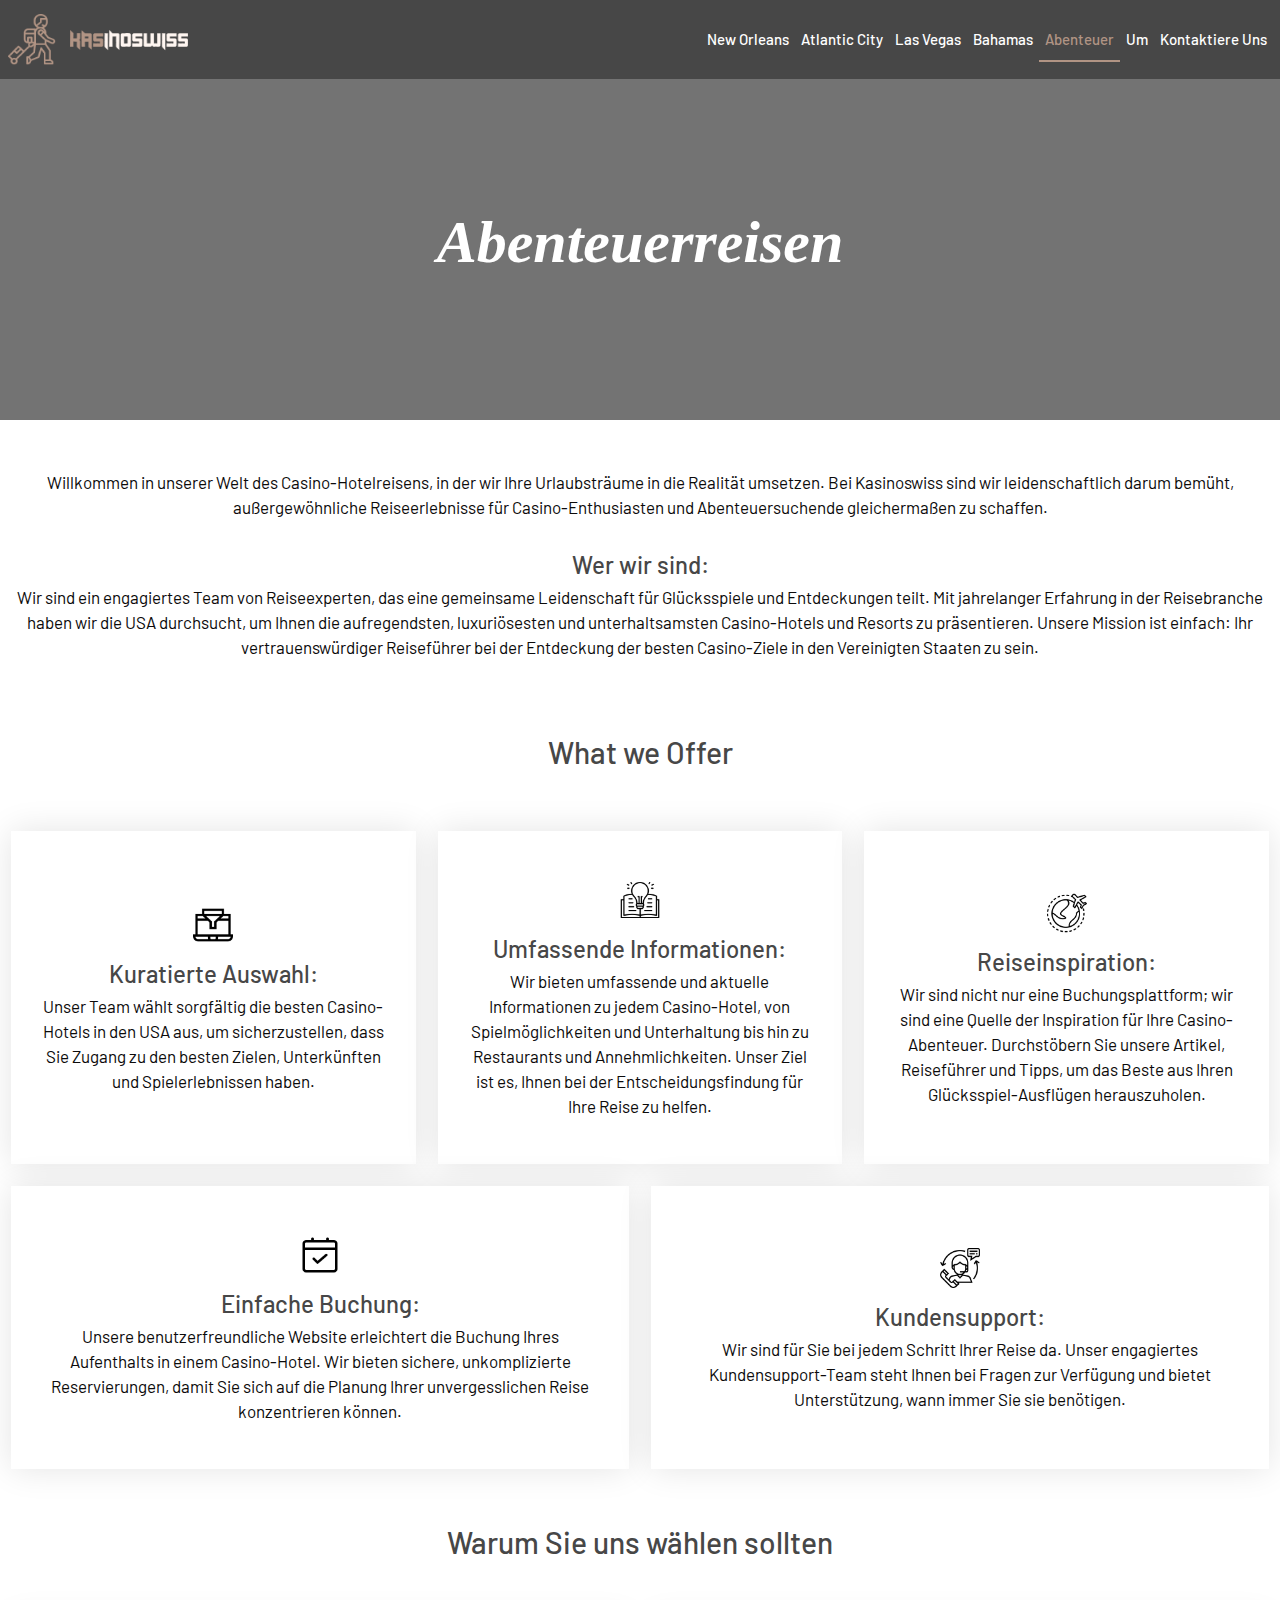
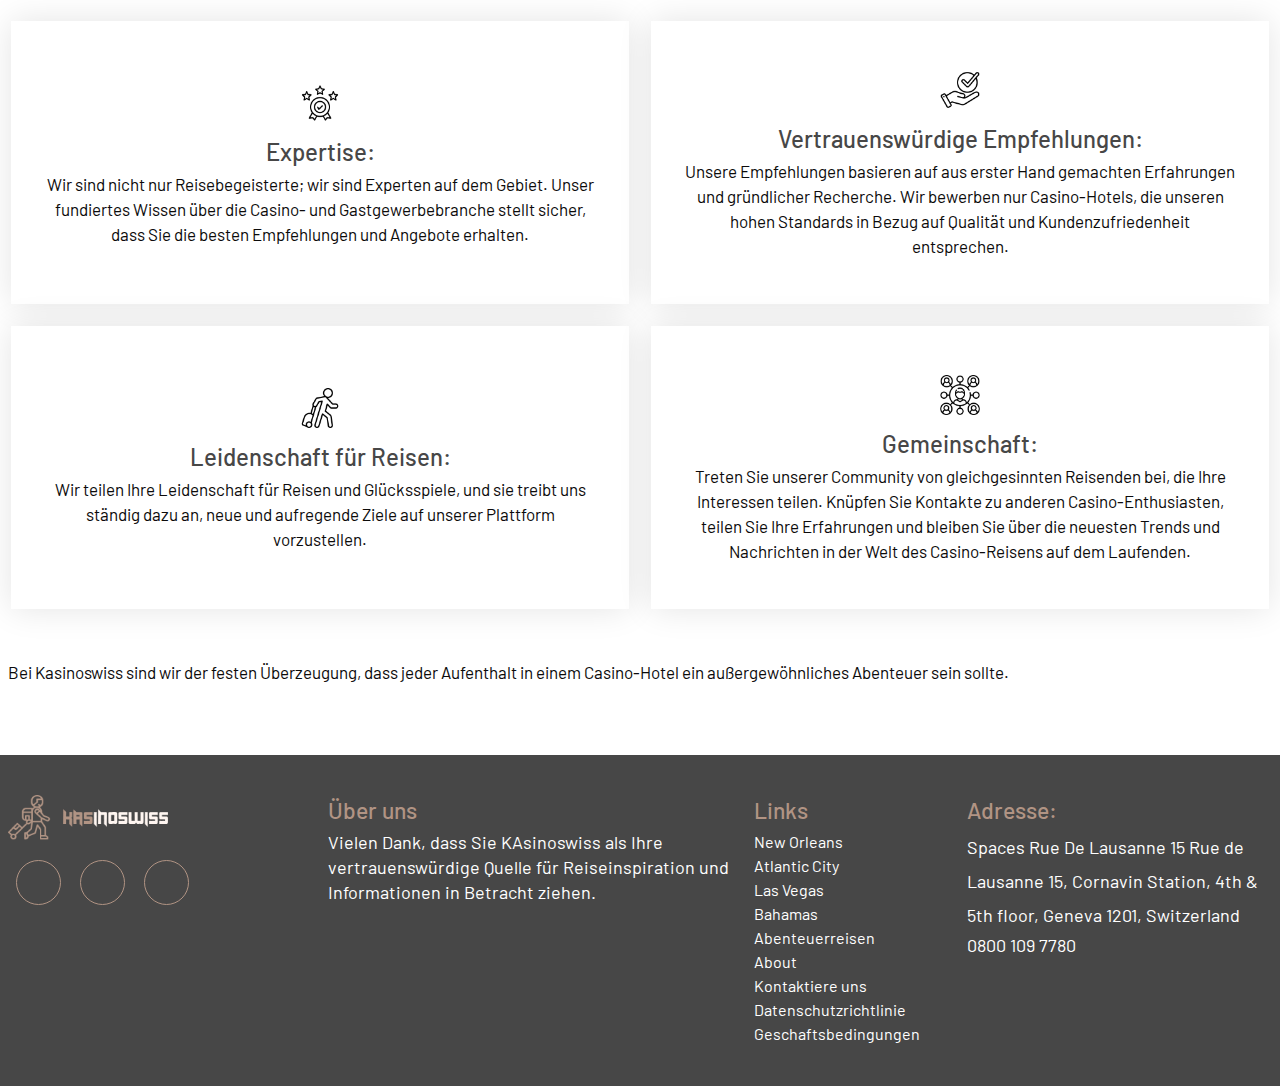
==== abenteuer.html @ d20d1f37 "menu hide sandeepsd kumar" ====
<!doctype html>
<html lang="en">

<head>
    <meta charset="utf-8">
    <meta name="viewport" content="width=device-width, initial-scale=1">
    <link rel="stylesheet" href="https://cdnjs.cloudflare.com/ajax/libs/font-awesome/6.4.0/css/all.min.css"
        integrity="sha512-iecdLmaskl7CVkqkXNQ/ZH/XLlvWZOJyj7Yy7tcenmpD1ypASozpmT/E0iPtmFIB46ZmdtAc9eNBvH0H/ZpiBw=="
        crossorigin="anonymous" referrerpolicy="no-referrer" />
    <link href="https://fonts.googleapis.com/css2?family=Barlow:wght@400;500&display=swap" rel="stylesheet">
    <link href="https://unpkg.com/aos@2.3.1/dist/aos.css" rel="stylesheet">
    <link rel="stylesheet" href="css/bootstrap.css">
    <link rel="stylesheet" href="css/owl.carousel.css">
    <link rel="stylesheet" href="css/owl.theme.default.css">
    <link rel="stylesheet" href="css/style.css">
    <link rel="stylesheet" href="css/responsive.css">
    <link rel="icon" href="images/favicon.png" type="image/x-icon">
    <title>Abenteuer</title>
</head>

<body>
    <!-- site-header start -->
    <header class="site-header">
        <div class="container">
            <div class="site-logo">
                <a href="index.html"><img src="images/header-logo.png" alt="site-logo"></a>
            </div>
            <nav class="site-nav">
                <ul>
                    <!-- <li><a href="index.html">Startseite</a></li> -->
                    <li><a href="new-orleans.html">New Orleans</a></li>
                    <li><a href="atlantic-city.html"> Atlantic City</a></li>
                    <li><a href="las-vegas.html">Las Vegas</a></li>
                    <li><a href="bahamas.html">Bahamas</a></li>
                    <li><a href="abenteuer.html" class="menu active">Abenteuer</a></li>
                    <li><a href="um.html">Um</a></li>
                    <li><a href="kontaktiere-uns.html">Kontaktiere uns</a></li>
                    <li>
                    </li>
                </ul>
                <div class="closed-menu">
                    <a href="#">×</a>
                </div>
            </nav>
            <div class="menu-toggle">
                <div class="bar-1"></div>
                <div class="bar-2"></div>
                <div class="bar-3"></div>
            </div>
        </div>
    </header>
    <!-- site header end -->

    <!-- site banner start -->
    <section class="abenteuerreisen__banner">
        <div class="container">
            <div class="row">
                <div class="col-lg-12">
                    <div class="banner__text">
                        <h1>Abenteuerreisen</h1>
                    </div>
                </div>
            </div>
        </div>
    </section>
    <!-- site banner end -->

    <!-- site homecontent start -->
    <section class="homecontent">
        <div class="container">
            <div class="row">
                <div class="col-lg-12">
                    <div class="homecontent__text">
                        <p>Willkommen in unserer Welt des Casino-Hotelreisens, in der wir Ihre Urlaubsträume in die
                            Realität umsetzen. Bei Kasinoswiss sind wir leidenschaftlich darum bemüht, außergewöhnliche
                            Reiseerlebnisse für Casino-Enthusiasten und Abenteuersuchende gleichermaßen zu schaffen.
                        </p>
                    </div>
                    <div class="homecontent2">
                        <h4>Wer wir sind:</h4>
                        <p>Wir sind ein engagiertes Team von Reiseexperten, das eine gemeinsame Leidenschaft für
                            Glücksspiele und Entdeckungen teilt. Mit jahrelanger Erfahrung in der Reisebranche haben wir
                            die USA durchsucht, um Ihnen die aufregendsten, luxuriösesten und unterhaltsamsten
                            Casino-Hotels und Resorts zu präsentieren. Unsere Mission ist einfach: Ihr
                            vertrauenswürdiger Reiseführer bei der Entdeckung der besten Casino-Ziele in den Vereinigten
                            Staaten zu sein.
                        </p>
                    </div>
                </div>
            </div>
        </div>
    </section>
    <!-- site homecontent end -->

    <!-- site abenteuerreisencard start -->
    <section class="abenteuerreisencard">
        <div class="container">
            <div class="row">
                <div class="col-md-12">
                    <div class="site-heading text-center">
                        <h2>What we <span>Offer</span></h2>
                    </div>
                </div>
            </div>
            <div class="row our-offer-items less-carousel">
                <div class="col-lg-4 col-md-6 col-sm-12 equal-height">
                    <div class="item">
                        <img src="images/icon1.png" class="img-fluid" alt="icon1">
                        <h4>Kuratierte Auswahl:</h4>
                        <p>Unser Team wählt sorgfältig die besten Casino-Hotels in den USA aus, um sicherzustellen, dass
                            Sie Zugang zu den besten Zielen, Unterkünften und Spielerlebnissen haben.</p>
                    </div>
                </div>
                <div class="col-lg-4 col-md-6 col-sm-12 equal-height">
                    <div class="item">
                        <img src="images/icon2.png" class="img-fluid" alt="icon2">
                        <h4>Umfassende Informationen:</h4>
                        <p>Wir bieten umfassende und aktuelle Informationen zu jedem Casino-Hotel, von
                            Spielmöglichkeiten und Unterhaltung bis hin zu Restaurants und Annehmlichkeiten. Unser Ziel
                            ist es, Ihnen bei der
                            Entscheidungsfindung für Ihre Reise zu helfen.</p>
                    </div>
                </div>
                <div class="col-lg-4 col-md-6 col-sm-12 equal-height">
                    <div class="item">
                        <img src="images/icon3.png" class="img-fluid" alt="icon3">
                        <h4>Reiseinspiration:</h4>
                        <p>Wir sind nicht nur eine Buchungsplattform; wir sind eine Quelle der Inspiration für Ihre
                            Casino-Abenteuer. Durchstöbern Sie unsere Artikel, Reiseführer und Tipps, um das Beste aus
                            Ihren Glücksspiel-Ausflügen herauszuholen. </p>
                    </div>
                </div>
                <div class="col-lg-6 col-md-6 col-sm-12 equal-height">
                    <div class="item">
                        <img src="images/icon4.png" class="img-fluid" alt="icon4">
                        <h4>Einfache Buchung:</h4>
                        <p>Unsere benutzerfreundliche Website erleichtert die Buchung Ihres Aufenthalts in einem
                            Casino-Hotel. Wir bieten sichere, unkomplizierte Reservierungen, damit Sie sich auf die
                            Planung Ihrer unvergesslichen Reise konzentrieren können.</p>
                    </div>
                </div>
                <div class="col-lg-6 col-md-6 col-sm-12 equal-height">
                    <div class="item">
                        <img src="images/icon5.png" class="img-fluid" alt="icon5">
                        <h4>Kundensupport:</h4>
                        <p>Wir sind für Sie bei jedem Schritt Ihrer Reise da. Unser engagiertes Kundensupport-Team steht
                            Ihnen bei Fragen zur Verfügung und bietet Unterstützung, wann immer Sie sie benötigen.</p>
                    </div>
                </div>
            </div>
        </div>
    </section>
    <!-- site abenteuerreisencard end -->

    <!-- site abenteuerreisencard1 start -->
    <section class="abenteuerreisencard">
        <div class="container">
            <div class="row">
                <div class="col-md-12">
                    <div class="site-heading text-center">
                        <h2>Warum Sie uns wählen sollten</h2>
                    </div>
                </div>
            </div>
            <div class="row our-offer-items less-carousel">
                <div class="col-lg-6 col-md-6  col-sm-12 equal-height">
                    <div class="item">
                        <img src="images/icon6.png" class="img-fluid" alt="icon6">
                        <h4>Expertise:</h4>
                        <p>Wir sind nicht nur Reisebegeisterte; wir sind Experten auf dem Gebiet. Unser fundiertes
                            Wissen über die Casino- und Gastgewerbebranche stellt sicher, dass Sie die besten
                            Empfehlungen und Angebote erhalten.</p>
                    </div>
                </div>
                <div class="col-lg-6 col-md-6  col-sm-12 equal-height">
                    <div class="item">
                        <img src="images/icon7.png" class="img-fluid" alt="icon7">
                        <h4>Vertrauenswürdige Empfehlungen:</h4>
                        <p>Unsere Empfehlungen basieren auf aus erster Hand gemachten Erfahrungen und gründlicher
                            Recherche. Wir bewerben nur Casino-Hotels, die unseren hohen Standards in Bezug auf Qualität
                            und Kundenzufriedenheit entsprechen.</p>
                    </div>
                </div>
                <div class="col-lg-6 col-md-6  col-sm-12 equal-height">
                    <div class="item">
                        <img src="images/icon8.png" class="img-fluid" alt="icon8">
                        <h4>Leidenschaft für Reisen:</h4>
                        <p>Wir teilen Ihre Leidenschaft für Reisen und Glücksspiele, und sie treibt uns ständig dazu an,
                            neue und aufregende Ziele auf unserer Plattform vorzustellen. </p>
                    </div>
                </div>
                <div class="col-lg-6 col-md-6  col-sm-12 equal-height">
                    <div class="item">
                        <img src="images/icon9.png" class="img-fluid" alt="icon9">
                        <h4>Gemeinschaft:</h4>
                        <p>Treten Sie unserer Community von gleichgesinnten Reisenden bei, die Ihre Interessen teilen.
                            Knüpfen Sie Kontakte zu anderen Casino-Enthusiasten, teilen Sie Ihre Erfahrungen und bleiben
                            Sie über die neuesten Trends und Nachrichten in der Welt des Casino-Reisens auf dem
                            Laufenden.</p>
                    </div>
                </div>
            </div>
        </div>
    </section>
    <!-- site abenteuerreisencard1 end -->


    <!-- site endtext start -->
    <section class="endtext abenteuerreisen">
        <div class="container">
            <div class="row">
                <div class="col-12">
                    <div class="endtext__text">
                        <p>Bei Kasinoswiss sind wir der festen Überzeugung, dass jeder Aufenthalt in einem Casino-Hotel
                            ein außergewöhnliches Abenteuer sein sollte. </p>
                    </div>
                </div>
            </div>
        </div>
    </section>
    <!-- site endtext end -->

    <!-- site footer start -->
    <div class="footer">
        <div class="container">
            <div class="row footer">
                <div class="col-lg-3 col-md-6 col-sm-6">
                    <div class="footer__logo">
                        <a href="index.html"><img src="images/header-logo.png" class="img-fluid" alt="header-logo1"></a>
                    </div>
                    <div class="footer-socials">
                        <div class="scrl-icons">
                            <a href="https://www.instagram.com/login/" target="_blank"><i
                                    class="fa-brands fa-instagram"></i>
                            </a>
                            <a href="https://www.twitter.com/login/" target="_blank"><i
                                    class="fa-brands fa-twitter"></i>
                            </a>
                            <a href="https://www.linkedin.com/login/" target="_blank"><i
                                    class="fa-brands fa-linkedin"></i>
                            </a>
                        </div>
                    </div>
                </div>
                <div class="col-lg-4 col-md-6 col-sm-6">
                    <div class="footer__about">
                        <h3>Über uns</h3>
                        <p>Vielen Dank, dass Sie KAsinoswiss als Ihre vertrauenswürdige Quelle für Reiseinspiration und
                            Informationen in Betracht ziehen.
                        </p>
                    </div>
                </div>
                <div class="col-lg-2 col-md-6 col-sm-6">
                    <div class="footer__links">
                        <h3> Links</h3>
                        <ul>
                            <!-- <li><a href="index.html">Startseite</a></li> -->
                            <li><a href="new-orleans.html">New Orleans</a></li>
                            <li><a href="atlantic-city.html"> Atlantic City</a></li>
                            <li><a href="las-vegas.html">Las Vegas</a></li>
                            <li><a href="bahamas.html">Bahamas</a></li>
                            <li><a href="abenteuerreisen.html">Abenteuerreisen</a></li>
                            <li><a href="about.html">About</a></li>
                            <li><a href="kontaktiere-uns.html">Kontaktiere uns</a></li>
                            <li><a href="datenschutzrichtlinie.html">Datenschutzrichtlinie</a></li>
                            <li><a href="geschaftsbedingungen.html">Geschaftsbedingungen</a></li>
                        </ul>
                    </div>
                </div>
                <div class="col-lg-3 col-md-6 col-sm-6">
                    <div class="footer__mail">
                        <h3>Adresse: </h3>
                        <p> Spaces Rue De Lausanne 15
                            Rue de Lausanne 15,
                            Cornavin Station,
                            4th & 5th floor,
                            Geneva 1201,
                            Switzerland
                        </p>
                        <a href="tel:+ 0800 109 7780 ">0800 109 7780 </a>
                    </div>
                </div>
            </div>
        </div>
    </div>
    <!-- site footer end -->
    <script src="js/bootstrap.js"></script>
    <script src="js/jquery.js"></script>
    <script src="js/owl.carousel.js"></script>
    <script>
        $(document).ready(function () {
            $(".menu-toggle").click(function () {
                $("body").addClass("toggle");
            });
        });

        $(document).ready(function () {
            $(".closed-menu").click(function () {
                $("body").removeClass("toggle");
            });
        });
    </script>
    <script>
        $(document).ready(function () {
            $(window).scroll(function () {
                var header = $("header");
                header.toggleClass("sticky", $(window).scrollTop() > 0);
            });
        });
    </script>
</body>

</html>
---- css/style.css ----
/*global start*/
li {
  list-style: none;
}

a,
button {
  font-family: "Barlow", sans-serif;
}

p {
  font-size: 17px;
  font-weight: 400;
  line-height: 25px;
  color: #0C0B0B;
}

h1 {
  font-size: 60px;
  font-weight: 600;
  line-height: 75px;
  color: #fff;
  font-style: italic;
  font-family: "EudoxusSans-Medium";
}
@media screen and (max-width: 575px) {
  h1 {
    font-size: 40px;
  }
}

h2 {
  font-size: 30px;
  line-height: 75px;
  color: #474747;
  font-weight: 500;
  font-family: "Barlow";
}
@media screen and (max-width: 575px) {
  h2 {
    font-size: 22px;
    line-height: 50px;
  }
}
@media screen and (max-width: 425px) {
  h2 {
    font-size: 17px;
  }
}

h3 {
  font-size: 23px;
  color: #474747;
  font-weight: 500;
  line-height: 30px;
}
@media screen and (max-width: 1024px) {
  h3 {
    font-size: 19px;
  }
}

h4 {
  font-size: 24px;
  color: #474747;
  font-weight: 500;
  line-height: 30px;
}

* {
  box-sizing: border-box;
}

::-webkit-scrollbar {
  width: 4px;
}

::-webkit-scrollbar-track {
  background: #ECFAFB;
}

::-webkit-scrollbar-thumb {
  background: #474747;
  border-radius: 2px;
}

::-webkit-scrollbar-thumb:hover {
  -webkit-filter: brightness(120%);
}

body {
  margin: 0;
  padding: 0;
  overflow-x: hidden;
  font-size: 1.6rem;
  font-family: "Barlow";
}

ul {
  margin: 0;
  padding: 0;
  list-style-type: none;
}

img {
  width: 100%;
}

a {
  text-decoration: none;
  color: inherit;
}

a:focus {
  color: inherit;
}

html {
  font-size: 62.5%;
}

.container {
  max-width: 1280px;
  margin: 0 auto;
  width: 100%;
}

/*global end*/
/*header start*/
header.site-header {
  background: #474747;
  font-size: 18px;
  padding: 14px 0;
  font-weight: 700;
  text-transform: capitalize;
  color: #0C0B0B;
  position: fixed;
  top: 0;
  left: 0;
  right: 0;
  z-index: 999;
  width: 100%;
  transition: 0.3s;
  backdrop-filter: blur(15px);
}

header.site-header.sticky {
  background: #474747;
  box-shadow: 0 0 10px 0 rgba(0, 0, 0, 0.3);
  animation: 500ms ease-in-out 0s normal none 1 running fadeInDown;
}

.site-header .site-nav ul li a.active {
  color: #b19484;
}

.site-header .site-nav ul li a.active::after {
  width: 100%;
}

.site-logo img {
  width: 100%;
  max-width: 180px;
}

.site-nav a {
  padding: 8px 6px !important;
  display: inline-block;
  font-size: 15px;
  font-weight: 500;
  position: relative;
  transition: all 0.2s linear;
  color: #fff;
}
.site-nav a::after {
  color: #fff;
  position: absolute;
  content: "";
  background-color: #b19484;
  height: 2px;
  width: 0%;
  top: 40px;
  left: 0;
  transition: all 0.2s linear;
}
.site-nav a:hover::after {
  width: 100%;
}

.site-header {
  padding: 10px 0;
}

.site-header .container {
  display: flex;
  justify-content: space-between;
  align-items: center;
}

.site-nav ul {
  display: flex;
  align-items: center;
}

.closed-menu {
  display: none;
}

.menu-toggle {
  display: none !important;
}

/*header end*/
/*banner-css-start*/
.banner__section {
  position: relative;
  height: 450px;
  background-image: url(../images/homebanner.jpg);
  background-repeat: no-repeat;
  background-size: cover;
  background-position: center;
  object-fit: cover;
  margin-top: 70px;
  isolation: isolate;
}
.banner__section::after {
  content: "";
  position: absolute;
  inset: 0;
  background-color: rgba(0, 0, 0, 0.4);
  z-index: -1;
}

.container {
  height: 100%;
}
.container .row {
  height: 100%;
}

.banner__text {
  display: flex;
  flex-direction: column;
  justify-content: center;
  align-items: center;
  height: 100%;
}
.banner__text p {
  color: #fff;
}

/*banner-css-end*/
/*homecontent-css-start*/
.homecontent {
  padding: 50px 0 0 0;
}
.homecontent__text {
  width: 100%;
  text-align: center;
}

.homemain__text span {
  font-size: 21px;
  color: #b19484;
}

.raiting--bar i {
  color: #b19484;
  font-size: 18px;
  margin: 0 4px;
}

i.fa-solid.fa-star.dot-loader.small {
  font-size: 14px;
}

.dot-loader {
  position: relative;
  -webkit-animation: 2s grow ease-in-out infinite;
  animation: 2s grow ease-in-out infinite;
}

.homecard__content {
  display: flex;
  flex-direction: column;
  justify-content: center;
  height: 100%;
  padding-left: 25px;
}

.homecard__content.right {
  padding-left: 0;
}

.col-lg-6.cl-md-6.col-sm-12.center {
  display: -webkit-flex;
}

section.homecard {
  padding: 50px 0;
}

.homecard__picture img {
  border-radius: 10px;
}

.homemain__text.card {
  height: 100%;
  box-shadow: rgba(50, 50, 93, 0.25) 0px 13px 27px -5px, rgba(0, 0, 0, 0.3) 0px 8px 16px -8px;
  transition: all 0.3s;
}

.travel__content {
  padding: 20px;
}

.col-lg-4.col-md-6.col-sm-12.margin {
  margin-bottom: 25px;
}

@keyframes grow {
  40% {
    -webkit-transform: scale(0);
    transform: scale(0);
  }
  100% {
    -webkit-transform: scale(1);
    transform: scale(1);
  }
}
::-webkit-scrollbar {
  width: 12px;
}

.homecontent2 {
  text-align: center;
  padding: 20px 0;
}

/*homecontent-css-end*/
/*neworleansbanner-css-start*/
.orleans__banner {
  position: relative;
  height: 350px;
  background-image: url(../images/neworleanas-banner.jpg);
  background-repeat: no-repeat;
  background-size: cover;
  background-position: top;
  object-fit: cover;
  margin-top: 70px;
  isolation: isolate;
}
.orleans__banner::after {
  content: "";
  position: absolute;
  inset: 0;
  background-color: rgba(0, 0, 0, 0.55);
  z-index: -1;
}

.banner__text {
  display: flex;
  flex-direction: column;
  justify-content: center;
  align-items: center;
  height: 100%;
}
.banner__text p {
  color: #fff;
}

.endtext__text {
  padding-bottom: 20px;
}

/*neworleansbanner-css-end*/
/*atlanticcity-banner-css-start*/
.atlanticcity-banner {
  position: relative;
  height: 350px;
  background-image: url(../images/atlanticcity-banner.jpg);
  background-repeat: no-repeat;
  background-size: cover;
  background-position: bottom;
  object-fit: cover;
  margin-top: 70px;
  isolation: isolate;
}
.atlanticcity-banner::after {
  content: "";
  position: absolute;
  inset: 0;
  background-color: rgba(0, 0, 0, 0.55);
  z-index: -1;
}

.atlanticcard {
  padding: 50px 0;
}
.atlanticcard h3 {
  color: #b19484;
}
.atlanticcard p {
  color: #0C0B0B;
  font-size: 16px;
  line-height: 25px;
  margin: 20px 0;
}
.atlanticcard__picture img {
  max-width: 450px;
  height: 450px;
  object-fit: cover;
}
.atlanticcard__part {
  max-width: 450px;
  padding: 30px 0;
  margin-left: 55px;
}
.atlanticcard__part h3 {
  border-bottom: 1px solid #474747;
}
.atlanticcard__main {
  display: flex;
  gap: 20px;
}

.hotel-btn a {
  display: inline-block;
  background: #474747;
  color: #fff;
  font-size: 18px;
  text-align: center;
  padding: 13px 30px;
  border: 1px solid #474747;
}
.hotel-btn a:hover {
  border: 1px solid #474747;
  background-color: transparent;
  color: #474747;
}

.hotelcard__picture img {
  max-width: 550px;
  transform: rotateY(0);
  transition: all 1s;
  border-top-right-radius: 62px;
  border-bottom-right-radius: 60px;
  border-bottom-left-radius: 158px;
}
.hotelcard__picture img:hover {
  border-radius: 0;
}

.hotel__numeric {
  font-size: 30px;
}

.hotelcard__part {
  display: flex;
  flex-direction: column;
  justify-content: center;
  height: 100%;
  max-width: 85%;
}

.\.col-lg-6.col-md-6.col-sm-12.center {
  display: -webkit-flex;
}

.row.flex-wrap-reverse.space {
  margin: 30px 0;
}

/*atlanticcity-banner-css-end*/
/*lasvegas-banner-css-start*/
.Vegas-banner {
  position: relative;
  height: 350px;
  background-image: url(../images/lasvegas-banner.jpg);
  background-repeat: no-repeat;
  background-size: cover;
  background-position: center;
  object-fit: cover;
  margin-top: 70px;
  isolation: isolate;
}
.Vegas-banner::after {
  content: "";
  position: absolute;
  inset: 0;
  background-color: rgba(0, 0, 0, 0.55);
  z-index: -1;
}

.hotelcard__picture.flex img {
  border-radius: 0;
  transform: none;
  max-width: 220px;
  height: 400px;
  object-fit: cover;
  margin: 0 20px;
}

/*lasvegas-banner-css-end*/
/*bahamas-css-start*/
section.bahamas__banner {
  position: relative;
  height: 350px;
  background-image: url(../images/bahamasbanner.jpg);
  background-repeat: no-repeat;
  background-size: cover;
  background-position: center;
  object-fit: cover;
  margin-top: 70px;
  isolation: isolate;
}
section.bahamas__banner::after {
  content: "";
  position: absolute;
  inset: 0;
  background-color: rgba(0, 0, 0, 0.3);
  z-index: -1;
}

.bahamas__content {
  padding: 24px 0;
  max-width: 550px;
  display: flex;
  flex-direction: column;
  justify-content: center;
  height: 100%;
}
.bahamas__content h4 {
  color: #b19484;
  font-size: 18px;
}
.bahamas__content li {
  font-size: 18px;
  line-height: 25px;
}
.bahamas__picture {
  position: relative;
}
.bahamas__picture img {
  max-width: 500px;
  transition: all ease-in 0.3s;
  border: 3px solid #b19484;
  padding: 20px;
  box-shadow: 0 3px 10px rgba(0, 0, 0, 0.19);
}
.bahamas__picture img:hover {
  transform: translateY(-10px);
}

.row.bahamas-space {
  padding: 20px 0;
}

section.endtext.bahamas {
  padding: 70px 0 0 0;
}

img.img-fluid.smallimage {
  max-width: 270px;
  padding: 7px;
  position: absolute;
  top: 85%;
  right: -15%;
  transform: translate(-50%, -50%);
}

/*bahamas-css-end*/
/*abenteuerreisen-css-start*/
.abenteuerreisen__banner {
  position: relative;
  height: 350px;
  background-image: url(../images/abenteuerreisenbanner.jpg);
  background-repeat: no-repeat;
  background-size: cover;
  background-position: center;
  object-fit: cover;
  margin-top: 70px;
  isolation: isolate;
}
.abenteuerreisen__banner::after {
  content: "";
  position: absolute;
  inset: 0;
  background-color: rgba(0, 0, 0, 0.55);
  z-index: -1;
}

.equal-height {
  margin: 0;
  padding: 11px;
}

.site-heading.text-center {
  padding: 25px 0;
}

.item {
  padding: 30px;
  box-shadow: 0 0 32px 0 rgba(0, 0, 0, 0.11);
  margin: 0 0 10px;
  position: relative;
  background: #fff;
  isolation: isolate;
  height: 100%;
  display: flex;
  flex-direction: column;
  justify-content: center;
  align-items: center;
}
.item h4,
.item p {
  text-align: center;
}
.item:hover::after {
  width: 100%;
}
.item::after {
  content: "";
  background: #b19484;
  inset: 0;
  width: 0;
  position: absolute;
  transition: all 0.2s linear;
  z-index: -1;
}
.item:hover p,
.item:hover h4,
.item:hover i {
  color: #fff;
}
.item:hover img {
  filter: invert(1);
}

.item img {
  width: 40px;
  padding: 14px 0;
}

section.endtext.abenteuerreisen {
  padding: 40px 0;
}

/*abenteuerreisen-css-end*/
/*about-css-start*/
section.aboutcontent {
  padding: 50px 0;
}

.aboutbanner {
  position: relative;
  height: 350px;
  background-image: url(../images/aboutbanner.jpg);
  background-repeat: no-repeat;
  background-size: cover;
  background-position: center;
  object-fit: cover;
  margin-top: 70px;
  isolation: isolate;
}
.aboutbanner::after {
  content: "";
  position: absolute;
  inset: 0;
  background-color: rgba(0, 0, 0, 0.55);
  z-index: -1;
}

.aboutpic img {
  max-width: 550px;
  max-height: 450px;
  object-fit: cover;
}

.homecontent__text.aboutright {
  display: flex;
  flex-direction: column;
  justify-content: center;
  height: 100%;
  text-align: left;
}

/*about-css-end*/
/*contact-css-start*/
.contact__section {
  position: relative;
  height: 350px;
  background-image: url(../images/contactbanner.png);
  background-repeat: no-repeat;
  background-size: cover;
  background-position: center;
  object-fit: cover;
  margin-top: 70px;
  isolation: isolate;
}
.contact__section::after {
  content: "";
  position: absolute;
  inset: 0;
  background-color: rgba(0, 0, 0, 0.55);
  z-index: -1;
}

/*contact-css-start*/
/*privacy and policy*/
.privacy__section {
  position: relative;
  height: 350px;
  background-image: url(../images/privacybanner.jpg);
  background-repeat: no-repeat;
  background-size: cover;
  background-position: center;
  object-fit: cover;
  margin-top: 70px;
  isolation: isolate;
}
.privacy__section::after {
  content: "";
  position: absolute;
  inset: 0;
  background-color: rgba(0, 0, 0, 0.55);
  z-index: -1;
}

.privacy-policy {
  padding: 40px 0;
}
.privacy-policy .content-wrap li {
  font-size: 17px;
}

.terms {
  padding: 40px 0;
}
.terms .content-wrap li {
  font-size: 17px;
}

/*privacy and policy*/
/*terms-conditon start*/
.terms__section {
  position: relative;
  height: 350px;
  background-image: url(../images/termsbanner.jpg);
  background-repeat: no-repeat;
  background-size: cover;
  background-position: center;
  object-fit: cover;
  margin-top: 70px;
  isolation: isolate;
}
.terms__section::after {
  content: "";
  position: absolute;
  inset: 0;
  background-color: rgba(0, 0, 0, 0.55);
  z-index: -1;
}

/*terms-conditon-end/

/*footer-css-start*/
.footer {
  background: #474747;
  padding: 20px 0;
}
.footer__logo img {
  max-width: 160px;
}
.footer__about p {
  font-size: 18px;
  color: #fff;
  text-align: left;
}
.footer__about h3 {
  color: #b19484;
}
.footer__links li {
  color: #fff;
}
.footer__links li a:hover {
  color: #b19484;
}
.footer__links h3 {
  color: #b19484;
}
.footer__mail a {
  color: #fff;
  font-size: 18px;
}
.footer__mail a:hover {
  color: #fff;
}
.footer__mail h3 {
  color: #b19484;
}
.footer__mail p {
  color: #fff;
  font-size: 18px;
  line-height: 34px;
  margin-bottom: 0;
}
.footer .scrl-icons {
  margin-top: 20px;
}
.footer .scrl-icons a {
  display: inline-flex;
  align-items: center;
  justify-content: center;
  border: 1px solid #b19484;
  color: #fff;
  border-radius: 50%;
  width: 45px;
  height: 45px;
  background: #474747;
  font-size: 22px;
  margin: 0 8px;
  text-decoration: none;
  transition: all 0.2s linear;
}
.footer .scrl-icons a:hover {
  color: #474747;
  background-color: #fff;
  border: 1px solid #fff;
}

/*footer-css-end*/
/*cookie start*/
.cookie-alert {
  position: fixed;
  bottom: 0;
  right: 0;
  width: 100%;
  margin: 0 !important;
  z-index: 999;
  opacity: 0;
  transform: translateY(100%);
  transition: all 500ms ease-out;
  left: auto;
  width: 100%;
}

.cookie-alert.show {
  opacity: 1;
  transform: translateY(0%);
  transition-delay: 1000ms;
  width: 100%;
}

a.btn.btn-primary.accept-cookies {
  background: #474747;
  padding: 6px 22px;
  font-size: 20px;
  border: 1px solid #474747;
}

/*cookie end*/
section.homecard .row {
  margin-top: 35px;
}

/*# sourceMappingURL=style.css.map */
---- css/responsive.css ----
li {
  list-style: none;
}

a,
button {
  font-family: "Barlow", sans-serif;
}

p {
  font-size: 17px;
  font-weight: 400;
  line-height: 25px;
  color: #0C0B0B;
}

h1 {
  font-size: 60px;
  font-weight: 600;
  line-height: 75px;
  color: #fff;
  font-style: italic;
  font-family: "EudoxusSans-Medium";
}
@media screen and (max-width: 575px) {
  h1 {
    font-size: 40px;
  }
}

h2 {
  font-size: 30px;
  line-height: 75px;
  color: #474747;
  font-weight: 500;
  font-family: "Barlow";
}
@media screen and (max-width: 575px) {
  h2 {
    font-size: 22px;
    line-height: 50px;
  }
}
@media screen and (max-width: 425px) {
  h2 {
    font-size: 17px;
  }
}

h3 {
  font-size: 23px;
  color: #474747;
  font-weight: 500;
  line-height: 30px;
}
@media screen and (max-width: 1024px) {
  h3 {
    font-size: 19px;
  }
}

h4 {
  font-size: 24px;
  color: #474747;
  font-weight: 500;
  line-height: 30px;
}

/*media queries start*/
@media screen and (max-width: 1199px) {
  .container {
    padding: 0 20px;
  }
  .site-logo img {
    max-width: 150px;
  }
  .site-nav a {
    padding: 8px 4px !important;
    display: inline-block;
  }
  .site-nav li {
    font-size: 16px;
  }
}
@media screen and (max-width: 1024px) {
  .site-nav a {
    display: inline-block;
    padding: 8px 9px;
  }
  .site-nav li {
    font-size: 15px;
  }
  .homecard__content {
    margin-bottom: 50px;
  }
  .hotelcard__part {
    max-width: 100%;
  }
  .homecard__picture {
    height: 100%;
  }
  .homecard__picture img {
    height: 100%;
  }
  .item h4 {
    font-size: 17px;
  }
  .item p {
    font-size: 16px;
    line-height: 20px;
  }
  img.img-fluid.smallimage {
    right: -5%;
  }
  .hotelcard__picture.flex img {
    margin: 0 5px;
  }
}
@media screen and (max-width: 992px) {
  .homecard__content {
    padding-left: 0;
    padding: 20px 0;
  }
  .homecard__content p {
    font-size: 15px;
  }
  .footer {
    padding: 15px 0;
  }
  .cookie-alert.show {
    width: 100%;
  }
  .homecontent__text.aboutright p {
    font-size: 15px;
    text-align: justify;
  }
  .travel__content p {
    font-size: 14px;
    line-height: 21px;
  }
}
@media screen and (max-width: 991px) {
  /*header start*/
  header.site-header {
    transition: 0.3s;
    backdrop-filter: none;
  }
  .site-nav {
    position: fixed;
    top: 0;
    left: 0;
    right: 0;
    bottom: 0;
    width: 300px;
    background: #474747;
    transition: 0.4s cubic-bezier(0, 0, 0.13, 0.61);
    transform: translateX(-100%);
  }
  .site-nav ul {
    display: block;
    padding: 75px 60px 0;
    display: inline-block !important;
  }
  .menu-toggle {
    display: block !important;
    cursor: pointer;
  }
  .closed-menu {
    font-size: 40px;
    color: #fff;
    position: absolute;
    top: -5px;
    right: 15px;
    display: inline-block;
  }
  .closed-menu a:hover {
    color: #fff;
  }
  .closed-menu {
    display: block;
  }
  .toggle .site-nav {
    transform: translateX(0);
  }
  .closed-menu {
    display: block;
  }
  .site-header {
    padding: 20px 0;
    background-color: transparent;
    position: fixed;
    top: 0;
    left: 0;
    right: 0;
    width: 100%;
    z-index: 9999999;
    transition: all 0.5s linear;
  }
  .site-header .container {
    display: flex;
    flex-wrap: wrap;
    justify-content: space-between;
    align-items: center;
  }
  .site-nav ul {
    display: flex;
    flex-wrap: wrap;
  }
  .site-nav li a {
    font-size: 17px;
    display: inline-block;
    padding: 0.8rem 2rem;
    text-transform: capitalize;
    color: #fff;
    position: relative;
    white-space: nowrap;
  }
  .site-nav li a:hover::after {
    width: 100%;
    transition: all 0.3s linear;
  }
  .site-nav .closed-menu a {
    font-size: 45px;
  }
  .menu-toggle .bar-1,
  .bar-2,
  .bar-3 {
    width: 2.5rem;
    height: 2px;
    background-color: #ffffff;
    margin: 0.6rem 0;
    transition: all 0.3s linear;
    display: block;
  }
  ul.dropdown-content {
    position: absolute;
    width: 250px;
    background: transparent;
    top: 100%;
    left: 0;
    background: #ffffff;
    display: none;
  }
  .dropdown:hover .dropdown-content {
    display: block;
  }
  .menu-toggle .bar-1,
  .bar-2,
  .bar-3 {
    width: 40px;
    height: 2px;
    background-color: #fff;
    margin: 0.6rem 0;
    transition: all 0.3s linear;
    display: block;
  }
  .bar-2 {
    width: 30px;
  }
  .bd-header-top__meta span {
    display: block;
    color: #ffffff;
    font-size: 16px;
    line-height: 32px;
    font-weight: 400;
  }
  .bd-header-top__meta a {
    display: block;
    color: #ffffff;
    font-size: 16px;
    line-height: 32px;
    font-weight: 600;
    opacity: 0.7;
  }
  .homecard__content {
    padding-left: 0;
  }
  section.homecard {
    padding: 50px 0 0 0;
  }
  .hotelcard__picture1 {
    display: flex;
  }
  .hotelcard__picture.flex img {
    max-width: max-content;
    height: 250px;
    width: 48%;
  }
  section.atlanticcard .row {
    margin-top: 26px;
  }
}
@media screen and (max-width: 768px) {
  .hotelcard__picture img {
    height: 350px;
    object-fit: cover;
  }
  .item p {
    font-size: 14px;
    line-height: 22px;
  }
  img.img-fluid.smallimage {
    max-width: 200px;
  }
}
@media screen and (max-width: 767px) {
  .hotelcard__picture.flex img {
    max-width: 159px;
    width: 100%;
  }
  .hotelcard__picture img {
    max-width: 100%;
  }
  .hotelcard__part {
    margin-top: 10px;
  }
  .atlanticcard {
    padding: 50px 0 0 0;
  }
  .atlanticcard p {
    margin: 0 0 20px 0;
    text-align: justify;
  }
  .bahamas__picture img {
    max-width: 100%;
  }
  .item p {
    font-size: 17px;
    line-height: 22px;
  }
  .aboutpic img {
    max-width: 100%;
    margin-bottom: 50px;
  }
  img.img-fluid.smallimage {
    top: 95%;
  }
  img.img-fluid.secondpicture {
    display: none;
  }
  .hotelcard__picture.flex img {
    max-width: 100%;
    object-fit: cover;
  }
  .contact__section {
    background-position: 100%;
  }
}
@media screen and (max-width: 575px) {
  .site-nav {
    width: 100%;
  }
  .homecontent__text {
    text-align: left;
  }
  .homecontent__text p {
    text-align: justify;
  }
  .banner__text p {
    text-align: center;
    max-width: 85%;
    margin: 0 auto;
  }
  .homecard__content {
    padding: 0;
  }
  .homecard__content p {
    font-size: 15px;
    line-height: 23px;
    text-align: justify;
  }
  .homemain__text p {
    font-size: 15px;
    line-height: 23px;
    text-align: justify;
  }
  .site-logo img {
    max-width: 150px;
  }
  .endtext__text p {
    text-align: justify;
  }
  .content-wrap p {
    text-align: justify;
    font-size: 16px;
  }
  .privacy-policy .content-wrap li {
    font-size: 16px;
    text-align: justify;
  }
  .terms .content-wrap li {
    text-align: justify;
  }
  .homecontent2 p {
    text-align: justify;
  }
  .homecontent__text p {
    text-align: justify;
    font-size: 15px;
  }
  h1 {
    line-height: 45px;
  }
  .homecontent2 {
    text-align: left;
  }
  .item p {
    font-size: 15px;
    line-height: 21px;
    text-align: center;
  }
  img.img-fluid.smallimage {
    right: -15%;
    top: 93%;
  }
}
@media screen and (max-width: 425px) {
  img.img-fluid.smallimage {
    display: none;
  }
  section.endtext.bahamas {
    padding: 0;
  }
}
@media screen and (max-width: 395px) {
  h1 {
    font-size: 30px;
  }
  .item p {
    font-size: 14px;
    line-height: 18px;
  }
}


/*# sourceMappingURL=responsive.css.map */
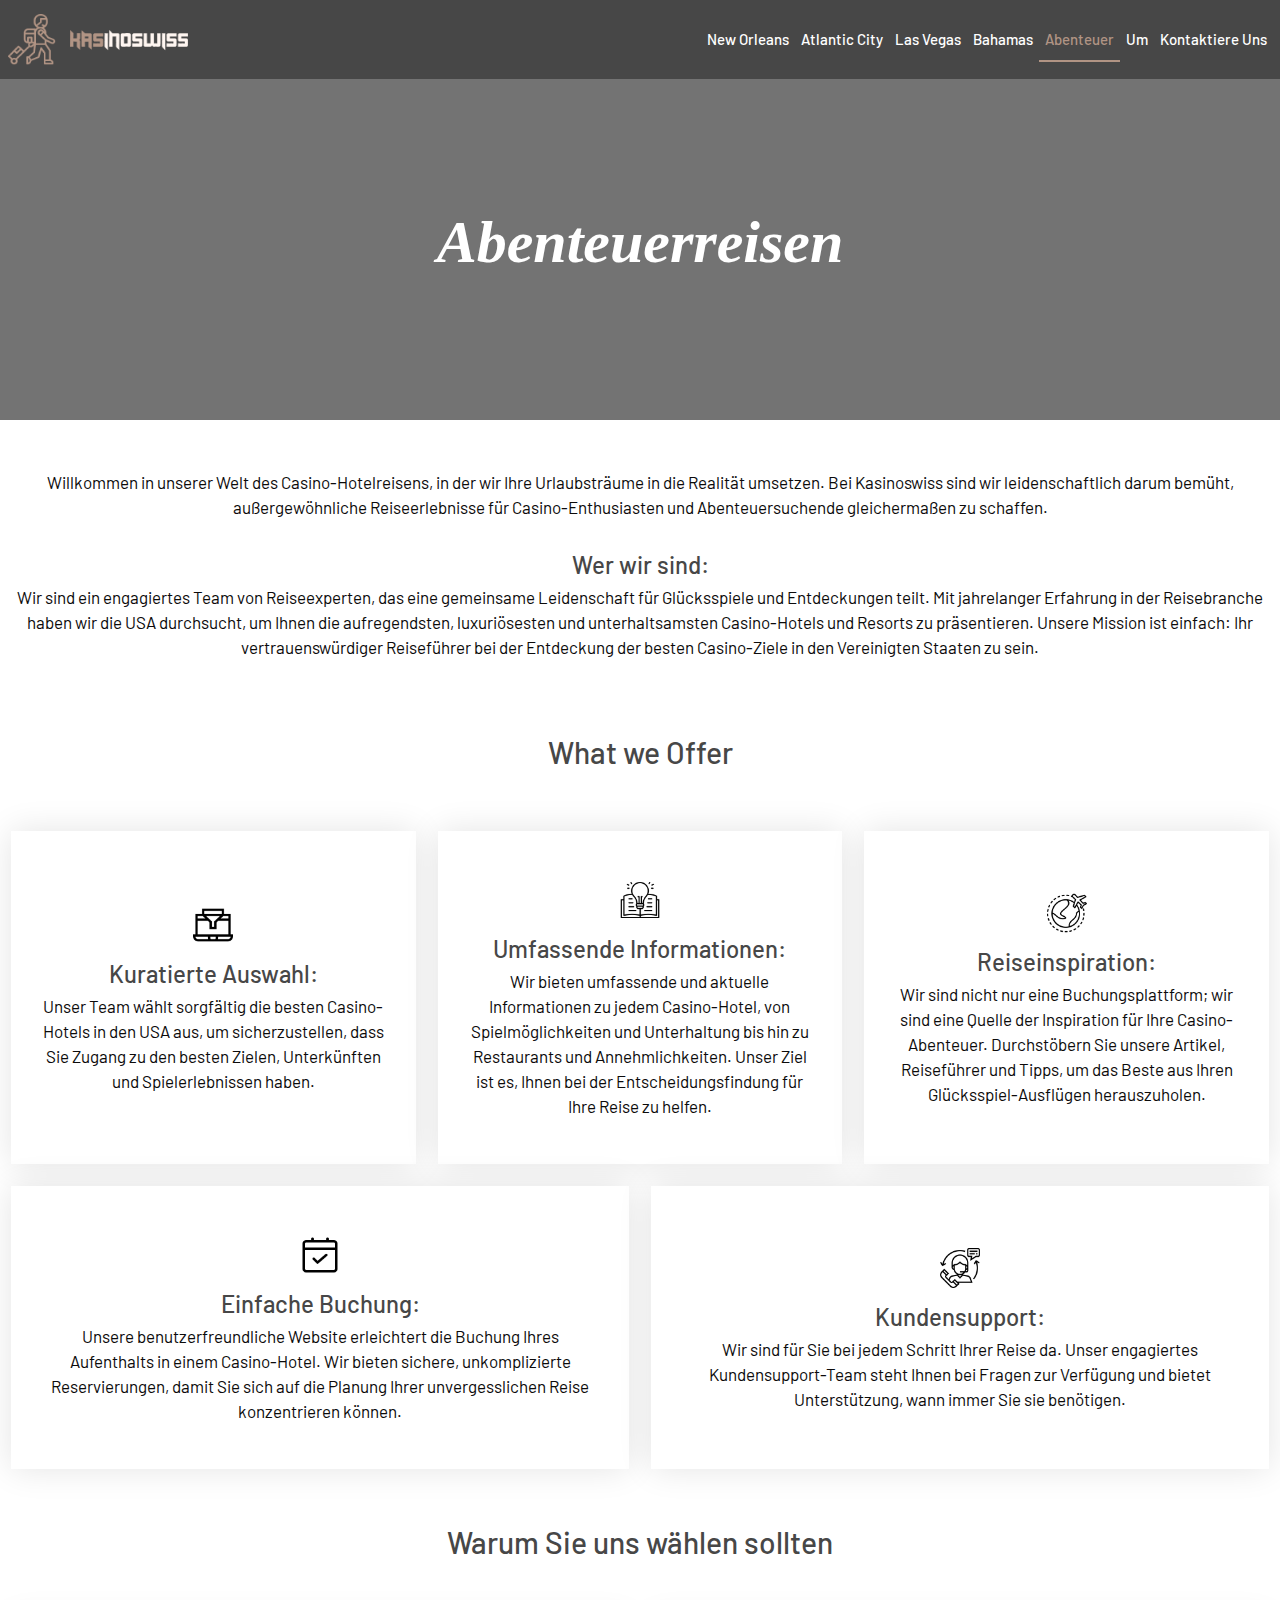
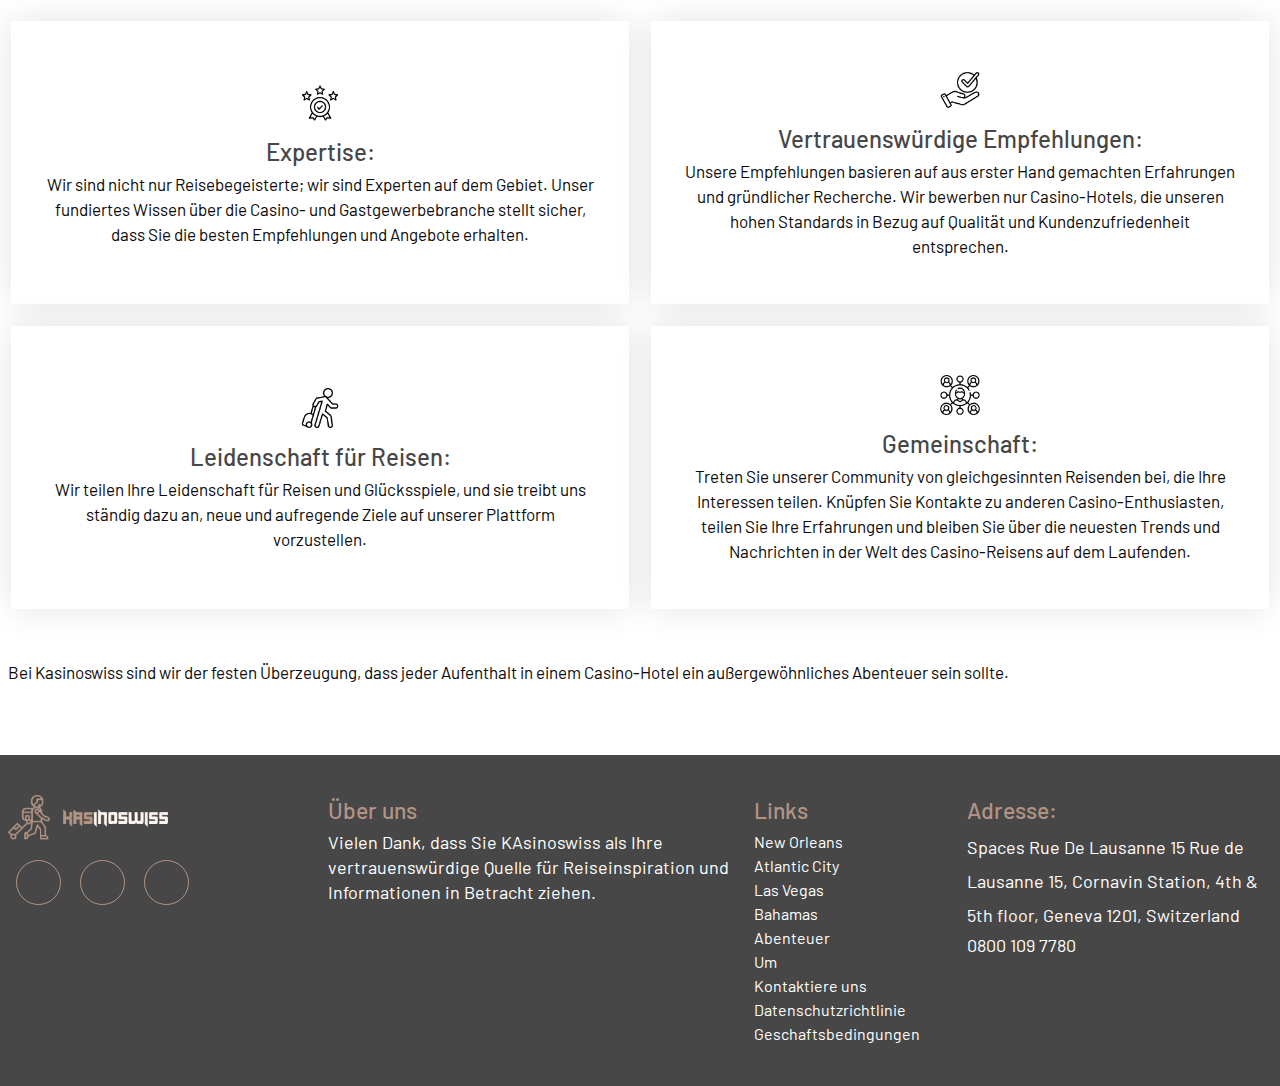
==== commit f214d3b1: "sdsd" ====
--- a/abenteuer.html
+++ b/abenteuer.html
@@ -259,8 +259,8 @@
                             <li><a href="atlantic-city.html"> Atlantic City</a></li>
                             <li><a href="las-vegas.html">Las Vegas</a></li>
                             <li><a href="bahamas.html">Bahamas</a></li>
-                            <li><a href="abenteuerreisen.html">Abenteuerreisen</a></li>
-                            <li><a href="about.html">About</a></li>
+                            <li><a href="abenteuer.html">Abenteuer</a></li>
+                            <li><a href="um.html">Um</a></li>
                             <li><a href="kontaktiere-uns.html">Kontaktiere uns</a></li>
                             <li><a href="datenschutzrichtlinie.html">Datenschutzrichtlinie</a></li>
                             <li><a href="geschaftsbedingungen.html">Geschaftsbedingungen</a></li>
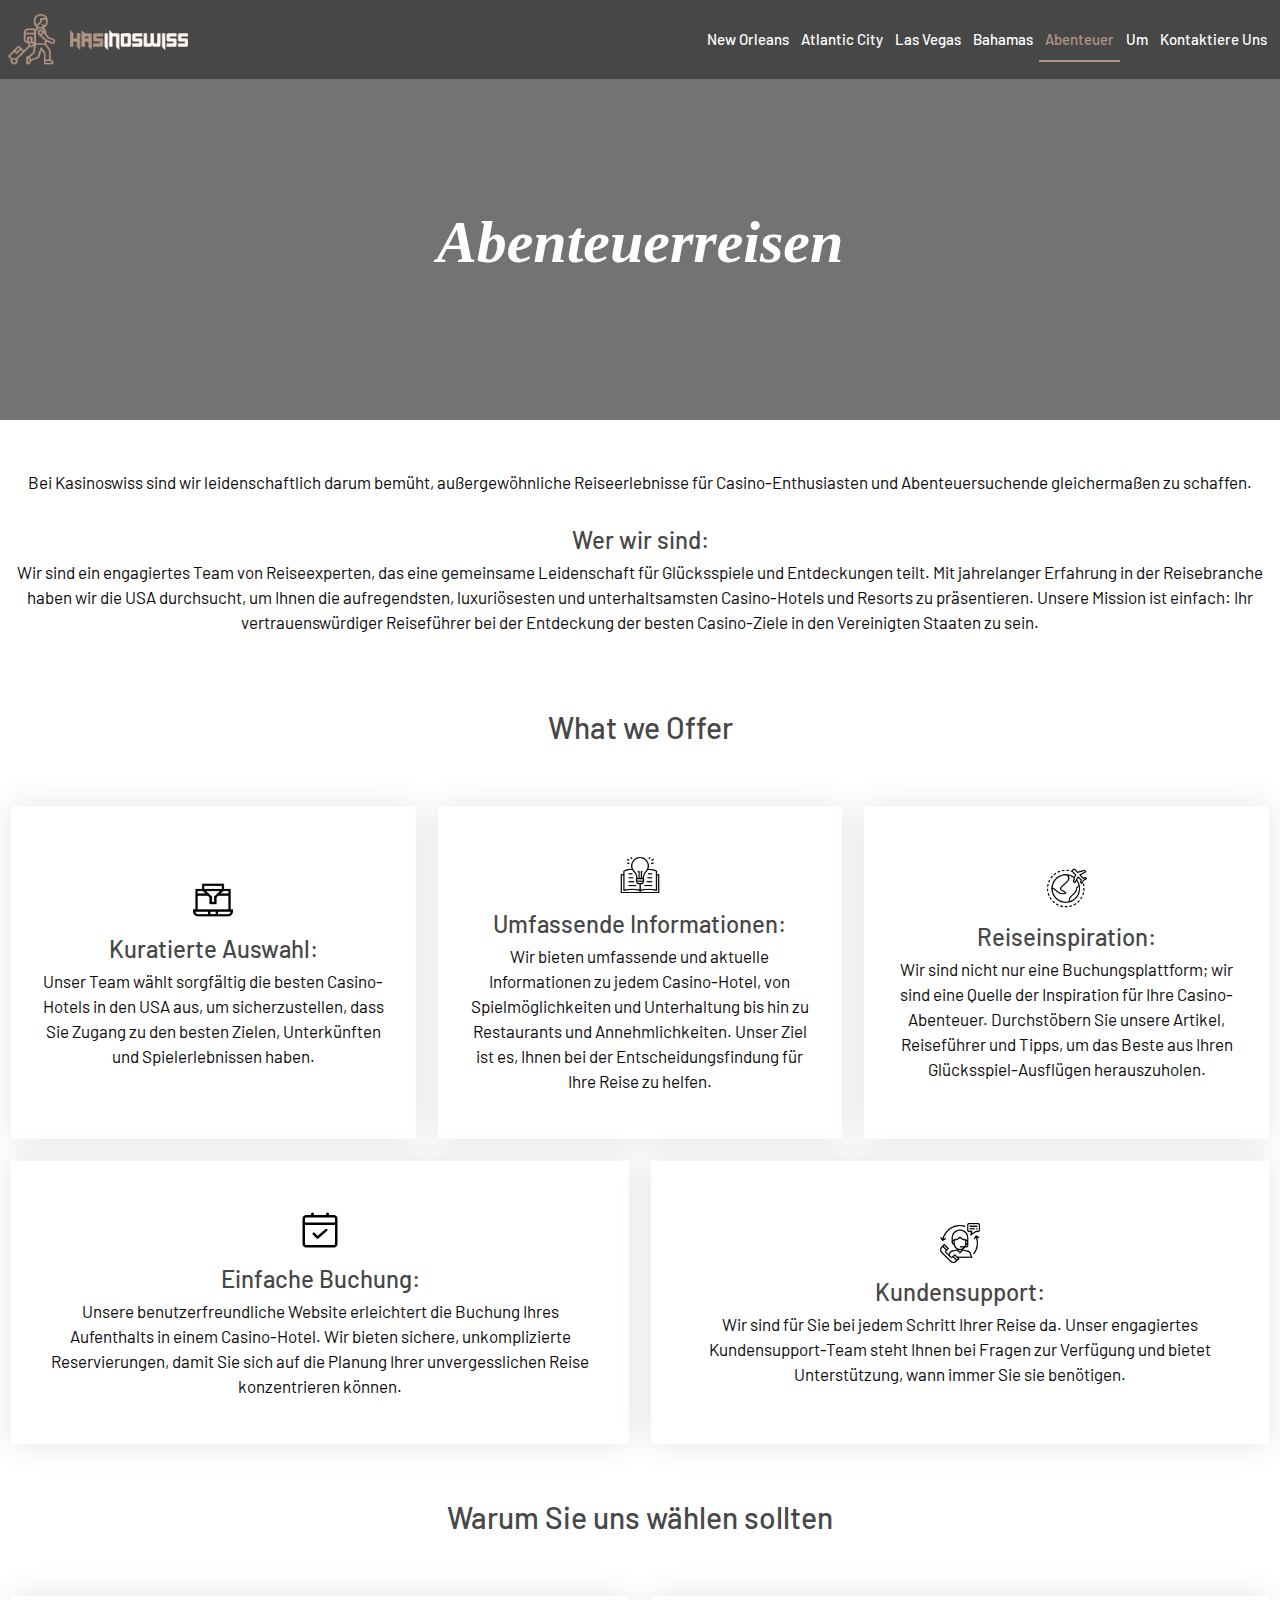
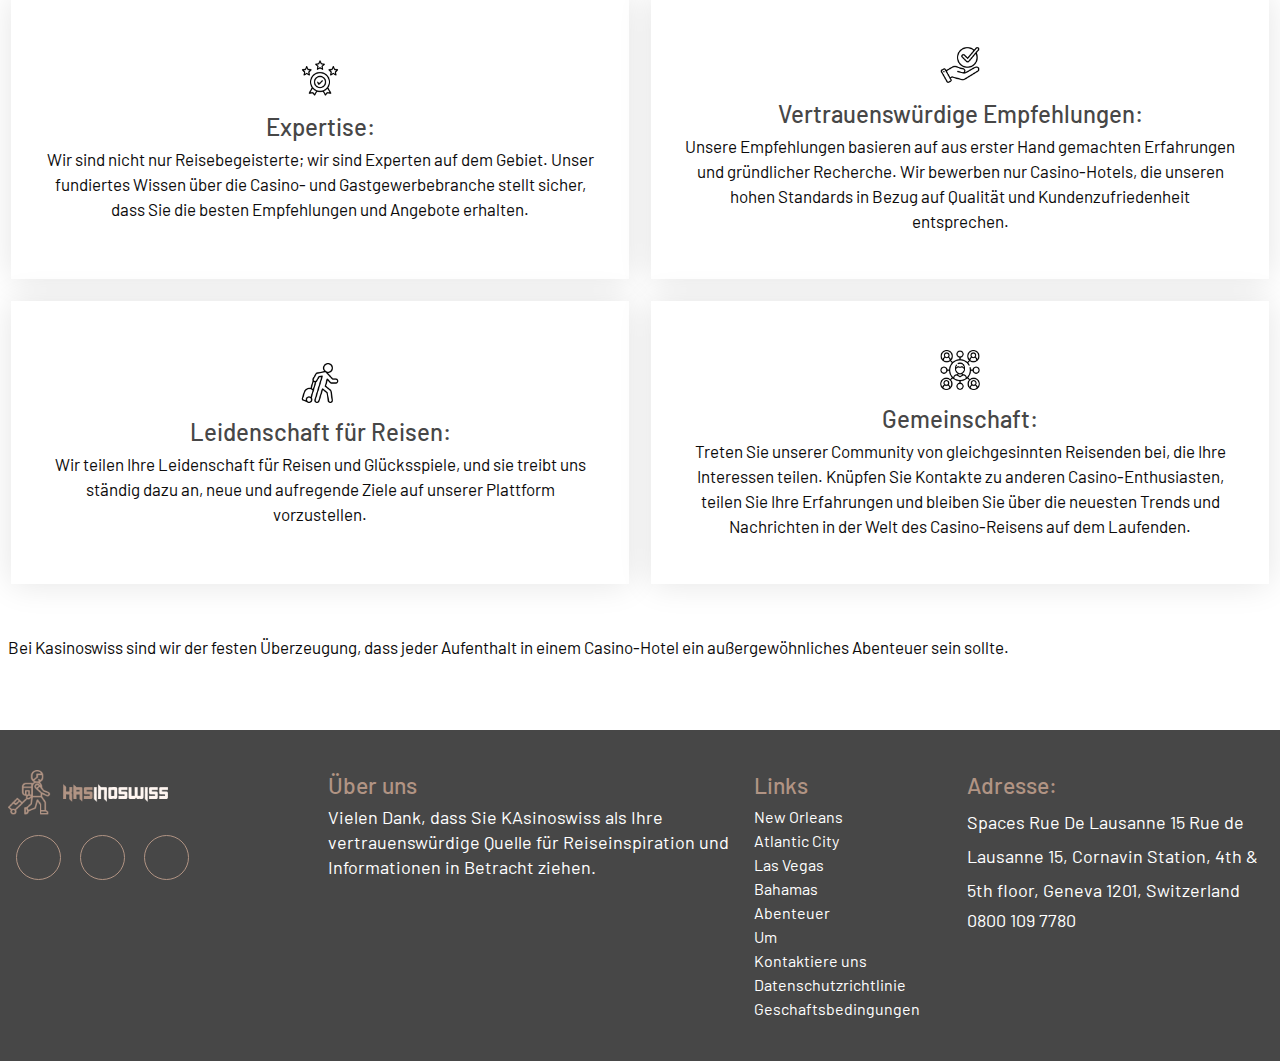
==== commit 08b1f553: "fixed" ====
--- a/abenteuer.html
+++ b/abenteuer.html
@@ -71,8 +71,7 @@
             <div class="row">
                 <div class="col-lg-12">
                     <div class="homecontent__text">
-                        <p>Willkommen in unserer Welt des Casino-Hotelreisens, in der wir Ihre Urlaubsträume in die
-                            Realität umsetzen. Bei Kasinoswiss sind wir leidenschaftlich darum bemüht, außergewöhnliche
+                        <p>Bei Kasinoswiss sind wir leidenschaftlich darum bemüht, außergewöhnliche
                             Reiseerlebnisse für Casino-Enthusiasten und Abenteuersuchende gleichermaßen zu schaffen.
                         </p>
                     </div>
--- a/css/style.css
+++ b/css/style.css
@@ -859,9 +859,105 @@
   border: 1px solid #474747;
 }
 
+a.btn-bar {
+  background: #9c8478;
+  padding: 15px 0;
+  width: 100%;
+  max-width: 165px;
+  display: flex;
+  justify-content: center;
+  align-items: center;
+  color: #fff;
+  text-transform: capitalize;
+  font-size: 18px;
+  border-radius: 5px;
+  transition: .3s;
+}
+a.btn-bar:hover {
+  opacity: .7;
+}
+#update-data .travelcard-picture img {
+  height: 235px;
+  object-fit: cover;
+}
+.atlantic-city-UI .homemain__text.card {
+  border-radius: 30px 0px 30px 0px;
+  overflow: hidden;
+}
+.top-heading {
+  text-align: center;
+  margin-bottom: 45px;
+}
+
 /*cookie end*/
 section.homecard .row {
   margin-top: 35px;
 }
 
 /*# sourceMappingURL=style.css.map */
+
+
+/* faq */
+.accordion button.accordion-button::after {
+  display: none !important;
+}
+.accordion .accordion-item button.accordion-button {
+  justify-content: space-between;
+}
+.accordion button.accordion-button {
+  background: #af9282 !important;
+  color: #fff !important;
+  font-size: 16px;
+}
+.accordion {
+  width: 100%;
+  margin: auto;
+  margin-top: 50px;
+  margin-bottom: 50px;
+}
+
+.accordion-item {
+  border: 1px solid #ccc;
+  border-radius: 4px;
+  box-shadow: 0 4px 8px rgba(0,0,0,0.1);
+  margin-bottom: 16px;
+}
+
+.accordion-button {
+  padding: 16px;
+  background: #FFF;
+  border: none;
+  width: 100%;
+  text-align: left;
+  cursor: pointer;
+  border-radius: 4px;
+}
+
+.accordion-button i.icon {
+  float: right;
+  color: #ffffff;
+  font-size: 26px;
+}
+
+/* Updated Accordion Content Styles */
+.accordion-content {
+  padding: 0 16px;  /* Set padding to 0 initially */
+  max-height: 0;  /* Set max-height to 0 */
+  overflow: hidden;  /* Hide overflow */
+  transition: max-height 0.3s ease-out, padding 0.3s ease-out;  /* Add transition effect */
+  background: #f6f6f6;
+  border-top: 1px solid #ccc;
+  border-bottom-right-radius: 4px;
+  border-bottom-left-radius: 4px;
+}
+
+/* New Class for Expanded Content */
+.accordion-content.show {
+  max-height: 200px;  /* Set an appropriate max-height */
+  padding: 16px;  /* Reset the padding */
+  transition: max-height 0.3s ease-in, padding 0.3s ease-in;  /* Add transition effect */
+}
+
+
+
+
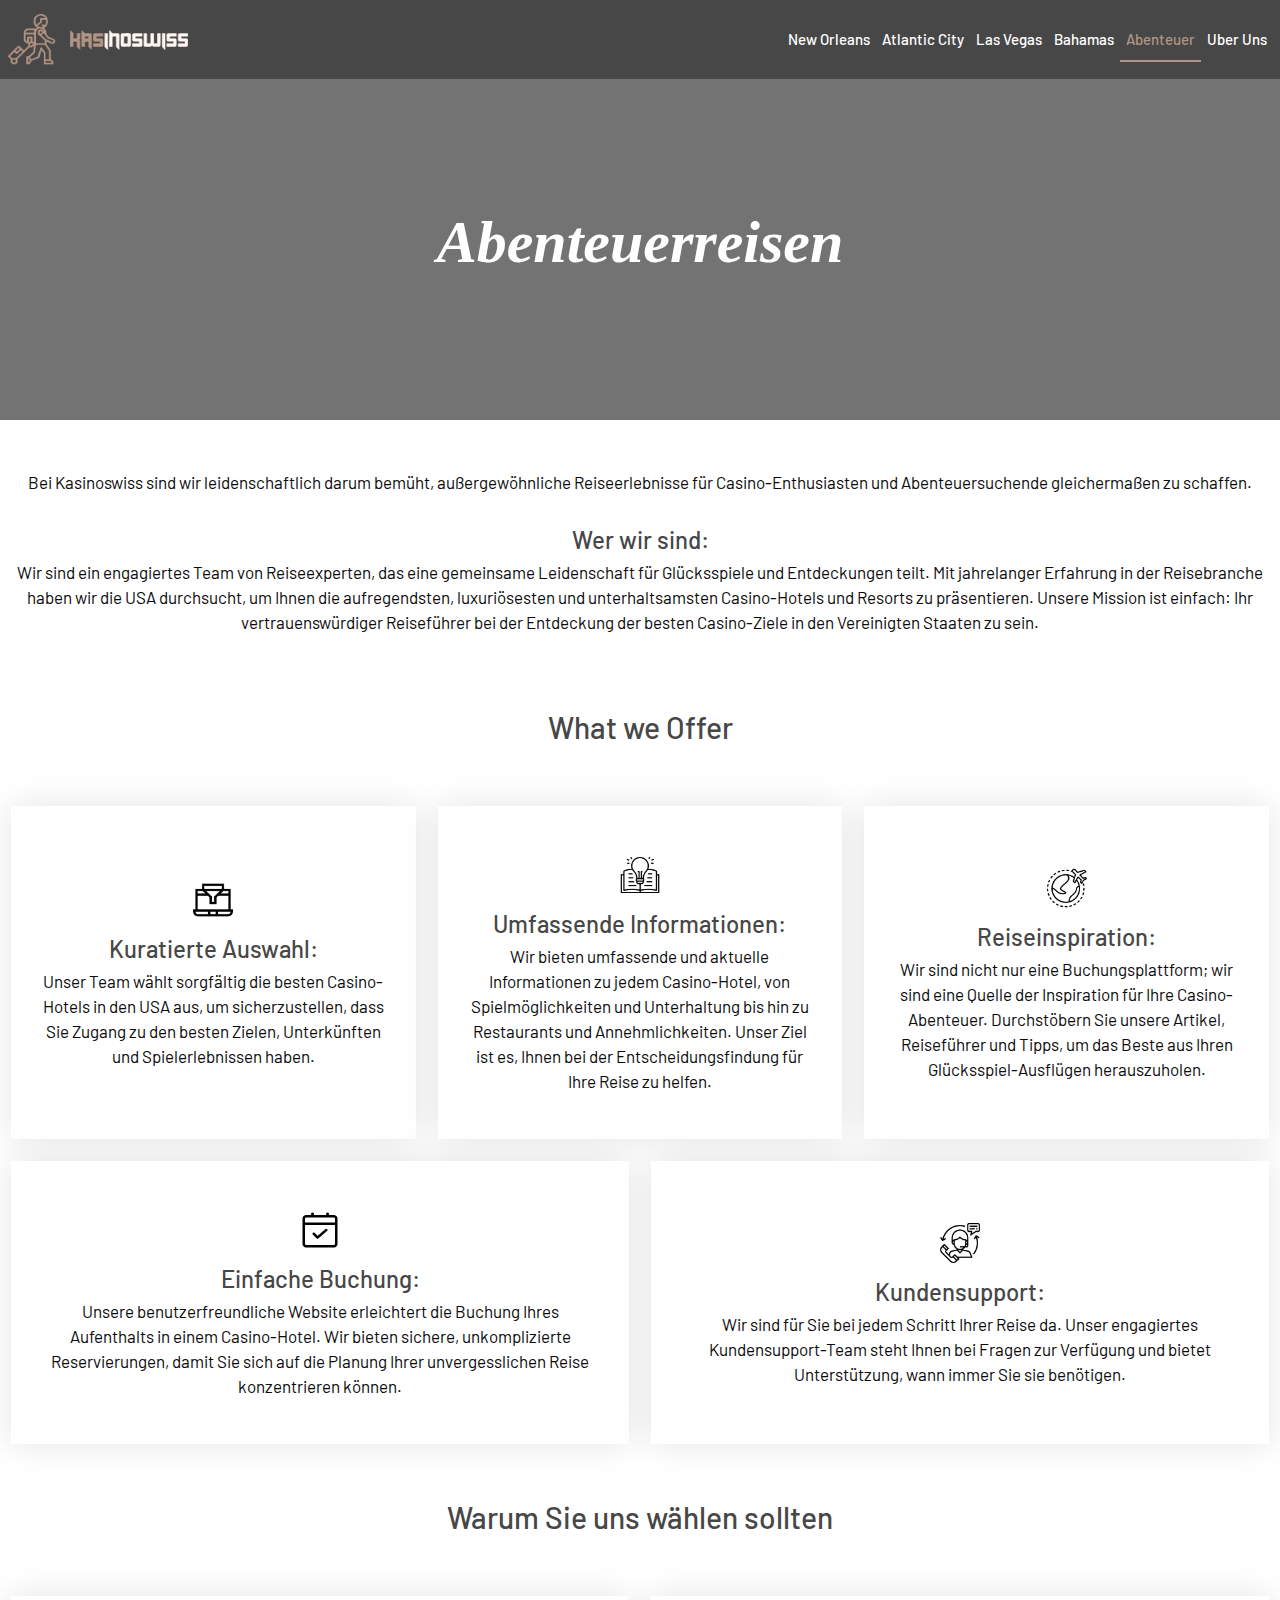
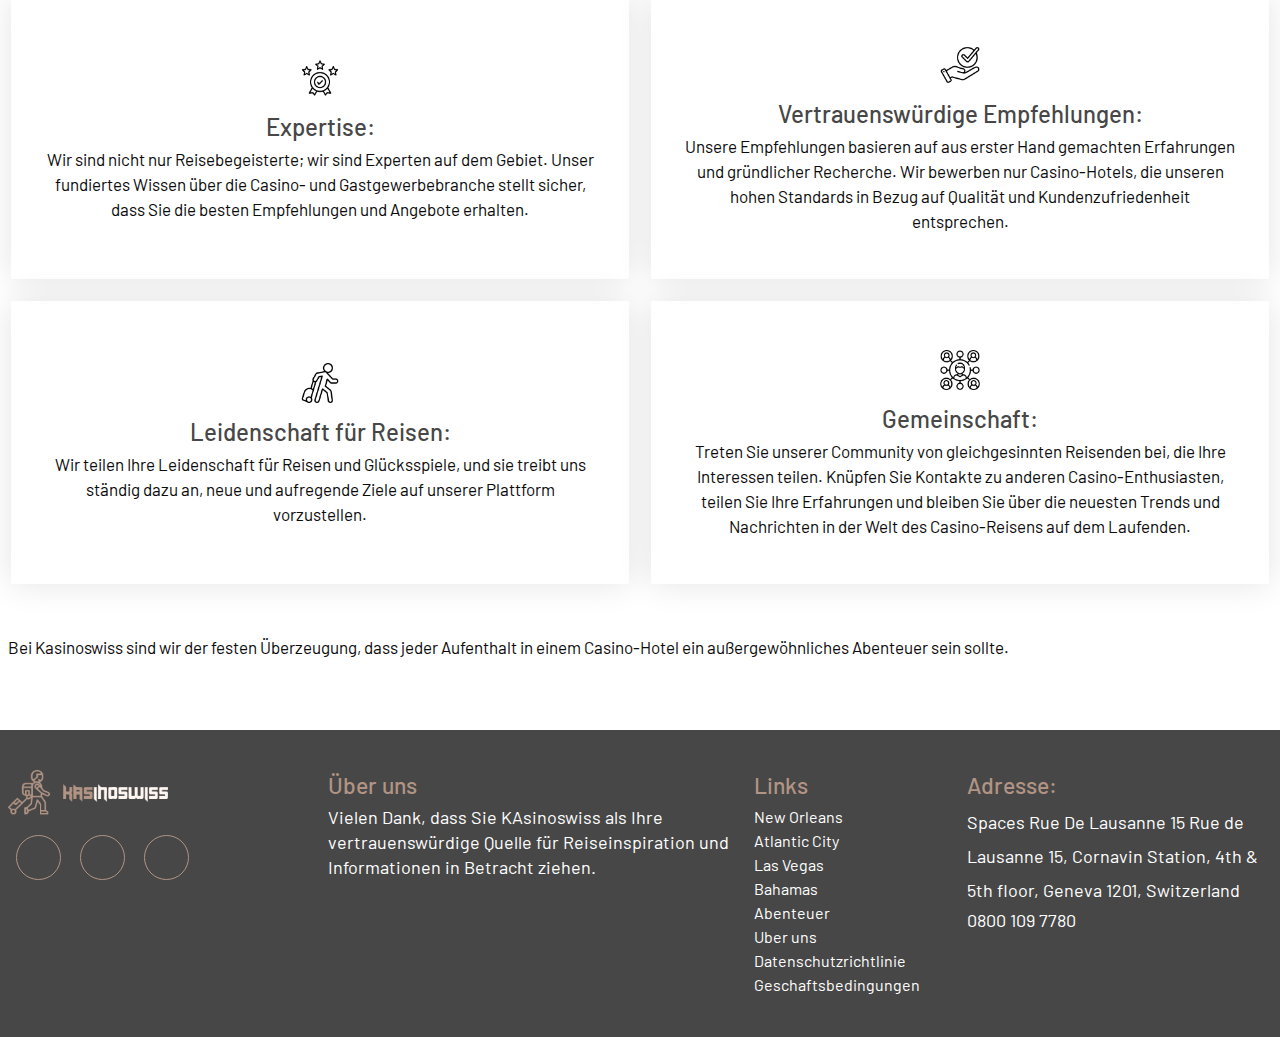
==== commit f45b6ad8: "fixed" ====
--- a/abenteuer.html
+++ b/abenteuer.html
@@ -33,8 +33,9 @@
                     <li><a href="las-vegas.html">Las Vegas</a></li>
                     <li><a href="bahamas.html">Bahamas</a></li>
                     <li><a href="abenteuer.html" class="menu active">Abenteuer</a></li>
-                    <li><a href="um.html">Um</a></li>
-                    <li><a href="kontaktiere-uns.html">Kontaktiere uns</a></li>
+                    <li><a href="uber-uns.html">Uber uns</a></li>
+                    <!-- <li><a href="um.html">Um</a></li>
+                    <li><a href="kontaktiere-uns.html">Kontaktiere uns</a></li> -->
                     <li>
                     </li>
                 </ul>
@@ -259,8 +260,9 @@
                             <li><a href="las-vegas.html">Las Vegas</a></li>
                             <li><a href="bahamas.html">Bahamas</a></li>
                             <li><a href="abenteuer.html">Abenteuer</a></li>
-                            <li><a href="um.html">Um</a></li>
-                            <li><a href="kontaktiere-uns.html">Kontaktiere uns</a></li>
+                            <!-- <li><a href="um.html">Um</a></li>
+                            <li><a href="kontaktiere-uns.html">Kontaktiere uns</a></li> -->
+                            <li><a href="uber-uns.html">Uber uns</a></li>
                             <li><a href="datenschutzrichtlinie.html">Datenschutzrichtlinie</a></li>
                             <li><a href="geschaftsbedingungen.html">Geschaftsbedingungen</a></li>
                         </ul>
--- a/css/style.css
+++ b/css/style.css
@@ -958,6 +958,9 @@
   transition: max-height 0.3s ease-in, padding 0.3s ease-in;  /* Add transition effect */
 }
 
-
-
-
+.top-text {
+  margin-bottom: 50px;
+}
+.bahamas__content a.btn-bar {
+  margin-top: 15px;
+}
--- a/css/responsive.css
+++ b/css/responsive.css
@@ -23,6 +23,9 @@
   font-family: "EudoxusSans-Medium";
 }
 @media screen and (max-width: 575px) {
+  .endtext__text {
+    padding-top: 25px;
+}
   h1 {
     font-size: 40px;
   }
